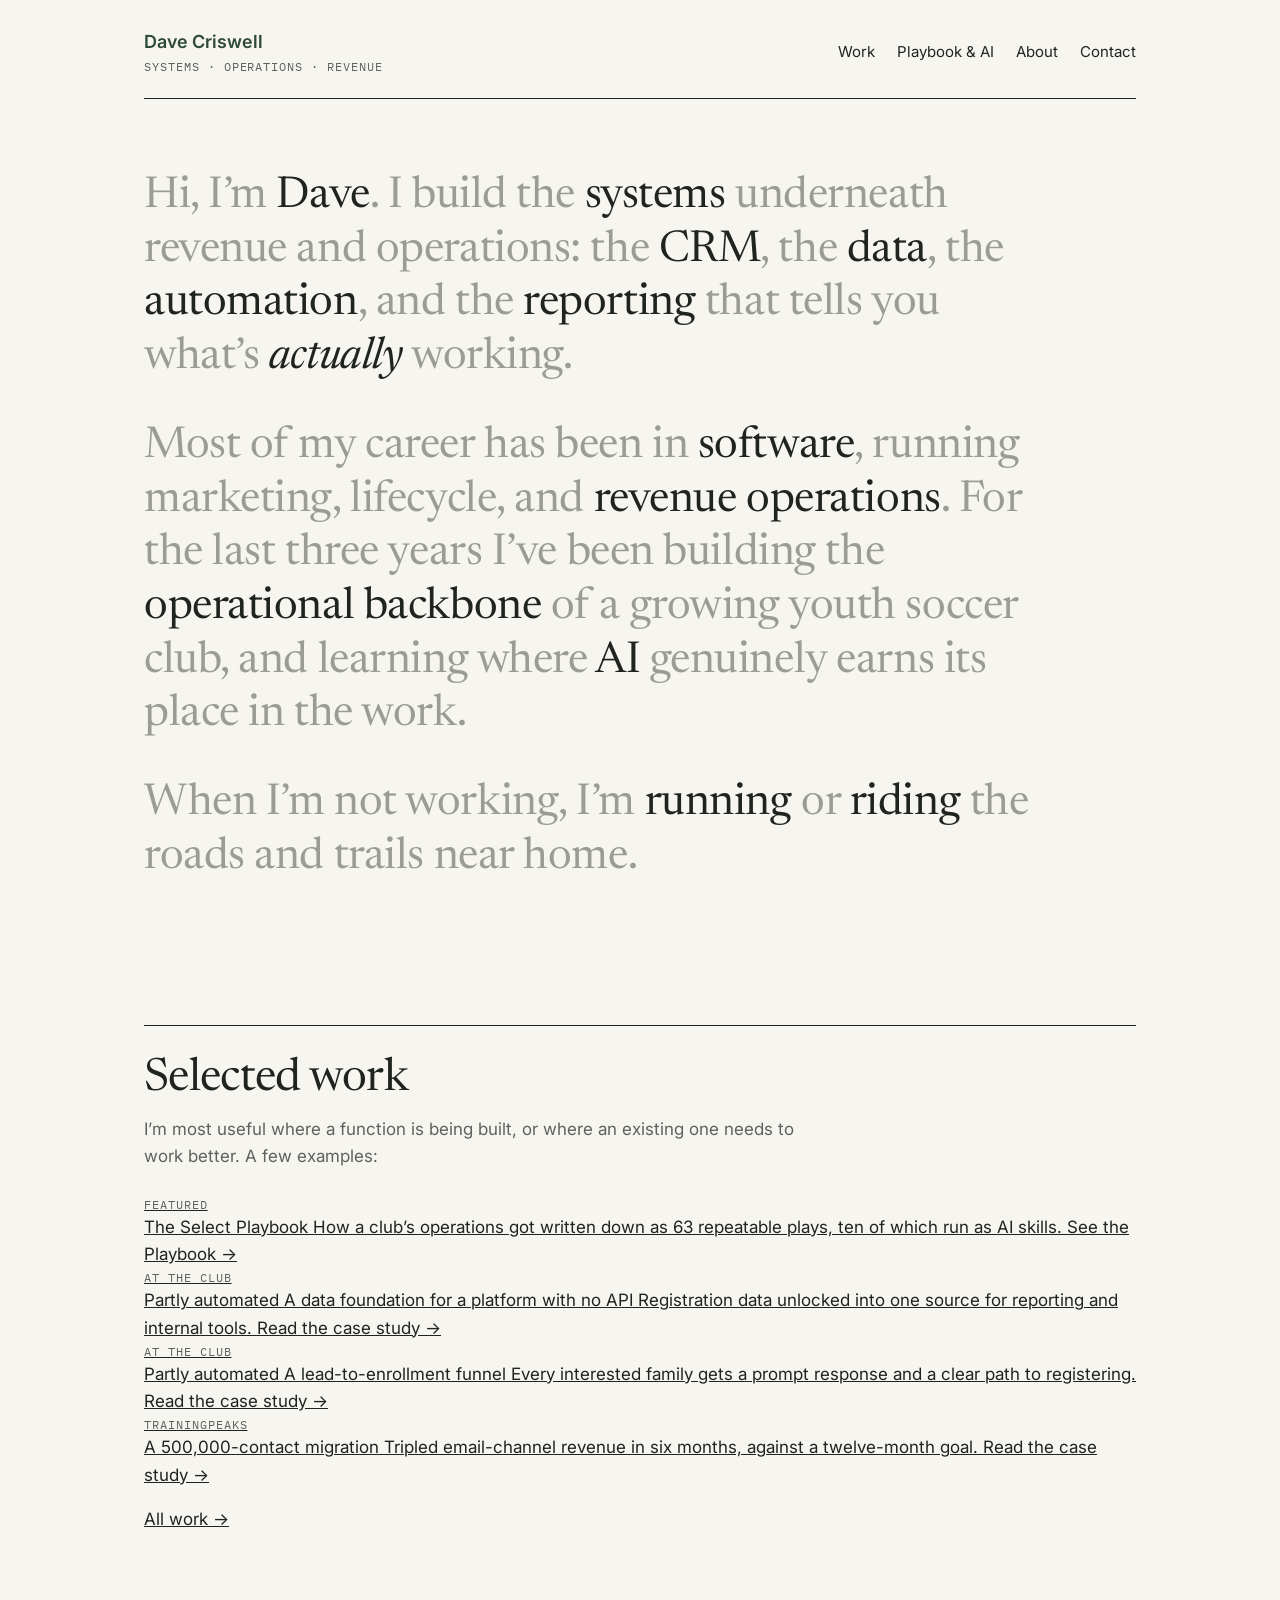
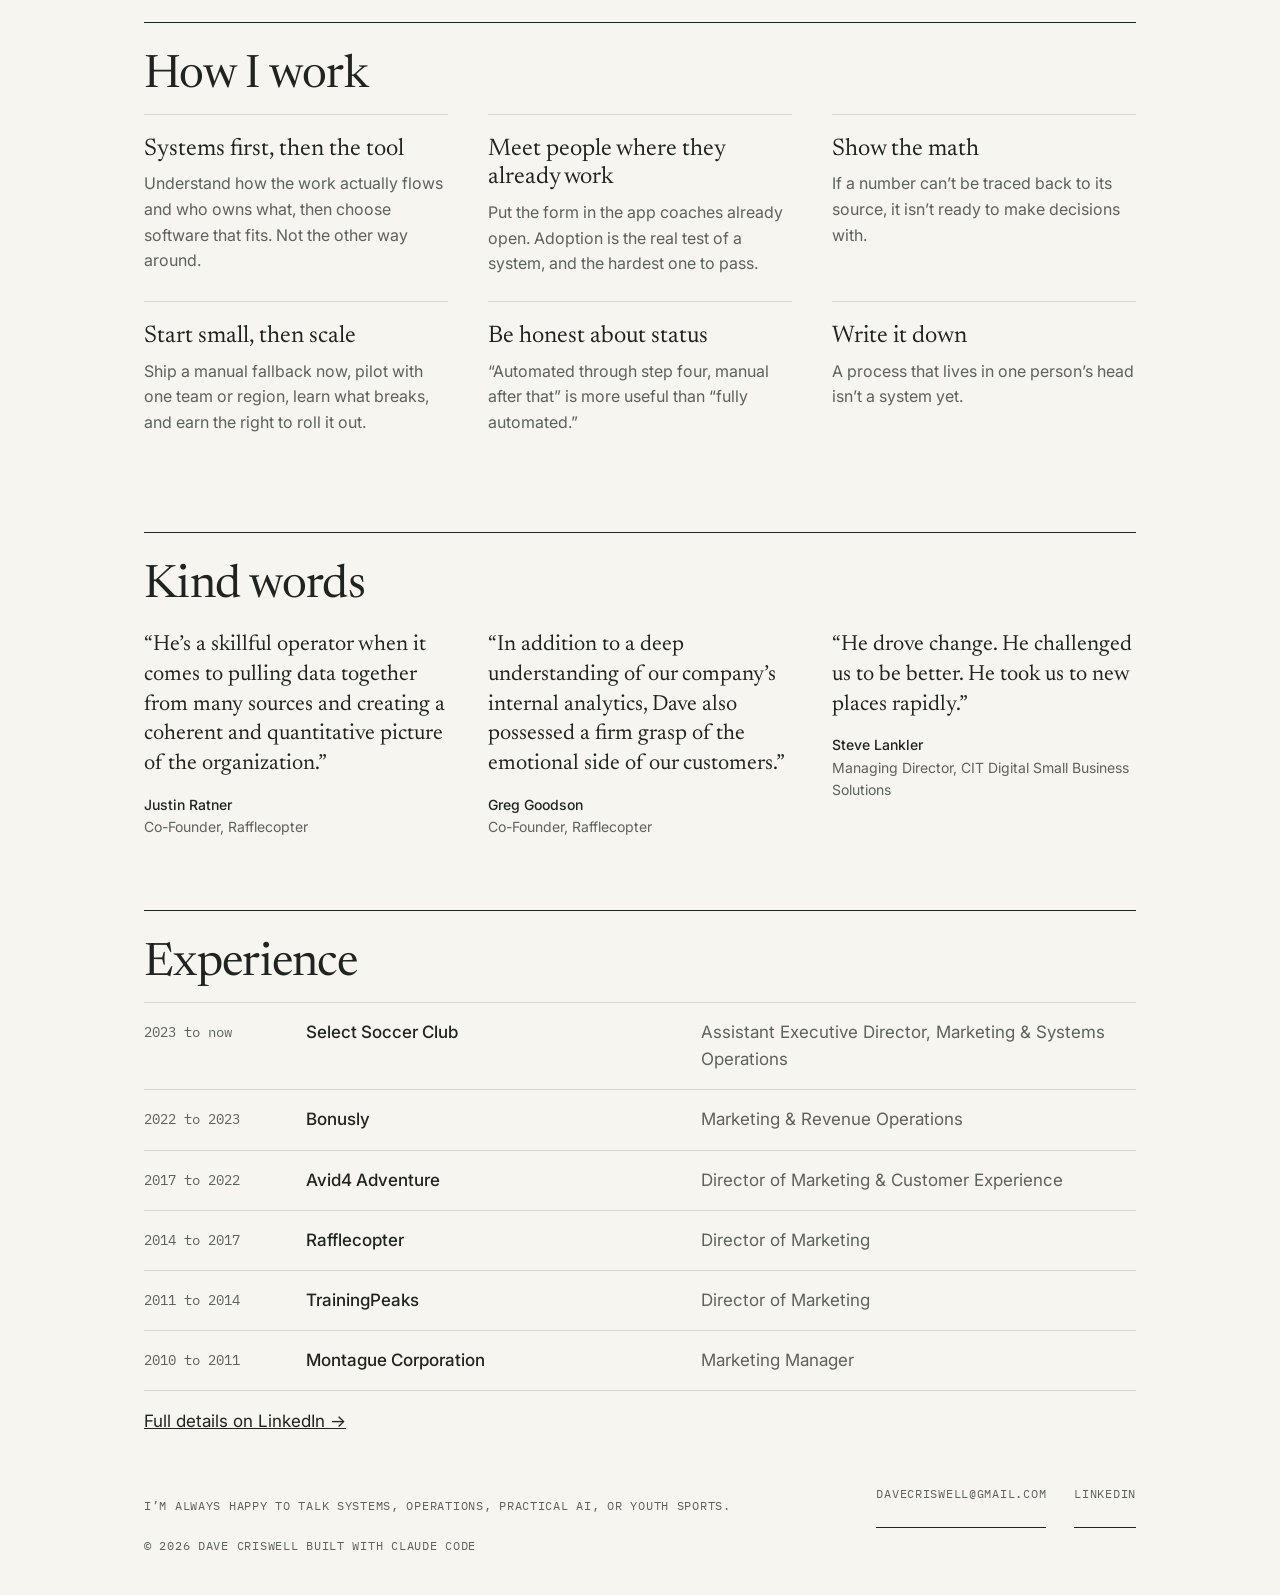
==== docs/index.html @ abcfa873 "Build v2: four pages, status badges, merged Playbook & AI Co-Authored-By: Claude Opus 5.5 <noreply@a" ====
<!doctype html>
<html lang="en">
<head>
  <meta charset="utf-8">
  <meta name="viewport" content="width=device-width, initial-scale=1">
  <title>Dave Criswell</title>
  <meta name="description" content="Dave Criswell builds the systems underneath revenue and operations: the CRM, the data, the automation, and the reporting that tells you what&#x27;s actually working.">
  <link rel="preconnect" href="https://fonts.googleapis.com">
  <link rel="preconnect" href="https://fonts.gstatic.com" crossorigin>
  <link href="https://fonts.googleapis.com/css2?family=IBM+Plex+Mono:wght@400;500&family=Inter:wght@400;500;600&family=Newsreader:ital,opsz,wght@0,6..72,400;1,6..72,400&display=swap" rel="stylesheet">
  <link rel="stylesheet" href="/style.css">
</head>
<body>
<a class="skip" href="#main">Skip to content</a>
<div class="wrap">

  <!-- Header: the same on every page. If you change it, change it on every page. -->
  <header class="site-header">
    <a class="brand" href="/">
      <span class="brand-name">Dave Criswell</span>
      <span class="brand-tag">Systems &middot; Operations &middot; Revenue</span>
    </a>
    <nav class="site-nav" aria-label="Main">
      <a href="/work/">Work</a>
      <a href="/playbook/">Playbook &amp; AI</a>
      <a href="/about/">About</a>
      <a href="#contact">Contact</a>
    </nav>
  </header>

  <main id="main">

    <section class="intro">
      <p>Hi, I’m <strong>Dave</strong>. I build the <strong>systems</strong> underneath revenue and operations: the <strong>CRM</strong>, the <strong>data</strong>, the <strong>automation</strong>, and the <strong>reporting</strong> that tells you what’s <em>actually</em> working.</p>
      <p>Most of my career has been in <strong>software</strong>, running marketing, lifecycle, and <strong>revenue operations</strong>. For the last three years I’ve been building the <strong>operational backbone</strong> of a growing youth soccer club, and learning where <strong>AI</strong> genuinely earns its place in the work.</p>
      <p>When I’m not working, I’m <strong>running</strong> or <strong>riding</strong> the roads and trails near home.</p>
    </section>

    <section class="section" id="selected-work">
      <div class="section-head">
        <h2>Selected work</h2>
      </div>
      <p class="lede">I’m most useful where a function is being built, or where an existing one needs to work better. A few examples:</p>
      <div class="cards">
        <a class="card feature" href="/playbook/">
          <span class="card-top"><span class="label">Featured</span></span>
          <span class="card-title">The Select Playbook</span>
          <span class="card-line">How a club’s operations got written down as 63 repeatable plays, ten of which run as AI skills.</span>
          <span class="card-more">See the Playbook &rarr;</span>
        </a>
        <a class="card " href="/work/#data-foundation">
          <span class="card-top"><span class="label">At the club</span><span class="badge" data-status="partial">Partly automated</span></span>
          <span class="card-title">A data foundation for a platform with no API</span>
          <span class="card-line">Registration data unlocked into one source for reporting and internal tools.</span>
          <span class="card-more">Read the case study &rarr;</span>
        </a>
        <a class="card " href="/work/#lead-funnel">
          <span class="card-top"><span class="label">At the club</span><span class="badge" data-status="partial">Partly automated</span></span>
          <span class="card-title">A lead-to-enrollment funnel</span>
          <span class="card-line">Every interested family gets a prompt response and a clear path to registering.</span>
          <span class="card-more">Read the case study &rarr;</span>
        </a>
        <a class="card " href="/work/#trainingpeaks">
          <span class="card-top"><span class="label">TrainingPeaks</span></span>
          <span class="card-title">A 500,000-contact migration</span>
          <span class="card-line">Tripled email-channel revenue in six months, against a twelve-month goal.</span>
          <span class="card-more">Read the case study &rarr;</span>
        </a>
      </div>
      <p class="more-link"><a href="/work/">All work &rarr;</a></p>
    </section>

    <section class="section" id="how-i-work">
      <div class="section-head">
        <h2>How I work</h2>
      </div>
      <ul class="principles">
        <li><h3>Systems first, then the tool</h3><p>Understand how the work actually flows and who owns what, then choose software that fits. Not the other way around.</p></li>
        <li><h3>Meet people where they already work</h3><p>Put the form in the app coaches already open. Adoption is the real test of a system, and the hardest one to pass.</p></li>
        <li><h3>Show the math</h3><p>If a number can’t be traced back to its source, it isn’t ready to make decisions with.</p></li>
        <li><h3>Start small, then scale</h3><p>Ship a manual fallback now, pilot with one team or region, learn what breaks, and earn the right to roll it out.</p></li>
        <li><h3>Be honest about status</h3><p>“Automated through step four, manual after that” is more useful than “fully automated.”</p></li>
        <li><h3>Write it down</h3><p>A process that lives in one person’s head isn’t a system yet.</p></li>
      </ul>
    </section>

    <section class="section" id="kind-words">
      <div class="section-head">
        <h2>Kind words</h2>
      </div>
      <div class="quotes">
        <figure>
          <blockquote>“He’s a skillful operator when it comes to pulling data together from many sources and creating a coherent and quantitative picture of the organization.”</blockquote>
          <figcaption><strong>Justin Ratner</strong>Co-Founder, Rafflecopter</figcaption>
        </figure>
        <figure>
          <blockquote>“In addition to a deep understanding of our company’s internal analytics, Dave also possessed a firm grasp of the emotional side of our customers.”</blockquote>
          <figcaption><strong>Greg Goodson</strong>Co-Founder, Rafflecopter</figcaption>
        </figure>
        <figure>
          <blockquote>“He drove change. He challenged us to be better. He took us to new places rapidly.”</blockquote>
          <figcaption><strong>Steve Lankler</strong>Managing Director, CIT Digital Small Business Solutions</figcaption>
        </figure>
      </div>
    </section>

    <section class="section" id="experience">
      <div class="section-head">
        <h2>Experience</h2>
      </div>
      <ul class="timeline">
        <li><span class="years">2023 to now</span><span class="org">Select Soccer Club</span><span class="role">Assistant Executive Director, Marketing &amp; Systems Operations</span></li>
        <li><span class="years">2022 to 2023</span><span class="org">Bonusly</span><span class="role">Marketing &amp; Revenue Operations</span></li>
        <li><span class="years">2017 to 2022</span><span class="org">Avid4 Adventure</span><span class="role">Director of Marketing &amp; Customer Experience</span></li>
        <li><span class="years">2014 to 2017</span><span class="org">Rafflecopter</span><span class="role">Director of Marketing</span></li>
        <li><span class="years">2011 to 2014</span><span class="org">TrainingPeaks</span><span class="role">Director of Marketing</span></li>
        <li><span class="years">2010 to 2011</span><span class="org">Montague Corporation</span><span class="role">Marketing Manager</span></li>
      </ul>
      <p class="more-link"><a href="https://www.linkedin.com/in/davecriswell/">Full details on LinkedIn &rarr;</a></p>
    </section>

  </main>

  <!-- Footer: the same on every page. If you change it, change it on every page. -->
  <footer class="site-footer" id="contact">
    <p class="contact-line">I’m always happy to talk systems, operations, practical AI, or youth sports.</p>
    <div class="contact-links">
      <a href="mailto:davecriswell@gmail.com">davecriswell@gmail.com</a>
      <a href="https://www.linkedin.com/in/davecriswell/">LinkedIn</a>
    </div>
    <div class="fine-print">
      <span>&copy; 2026 Dave Criswell</span>
      <span>Built with Claude Code</span>
    </div>
  </footer>

</div>
</body>
</html>
---- style.css ----
/* ==========================================================
   Dave Criswell — site styles
   Colors and fonts are defined once here as "tokens".
   Change a value in :root and it updates everywhere.
   ========================================================== */

:root {
  --paper: #f7f5f0;        /* warm off-white page background */
  --panel: #eceee7;        /* soft sage panel background */
  --ink: #1f2420;          /* main text */
  --ink-soft: #5c625c;     /* secondary text */
  --ink-faint: #9a9d96;    /* the grey words in the intro */
  --rule: #d6d6cd;         /* thin divider lines */
  --accent: #2f4a3a;       /* deep pitch green */

  --serif: "Newsreader", Georgia, serif;
  --sans: "Inter", Arial, sans-serif;
  --mono: "IBM Plex Mono", ui-monospace, monospace;

  --width: 1040px;
}

* { box-sizing: border-box; }

html { scroll-behavior: smooth; }

body {
  margin: 0;
  background: var(--paper);
  color: var(--ink);
  font-family: var(--sans);
  font-size: 17px;
  line-height: 1.6;
  -webkit-font-smoothing: antialiased;
}

a { color: inherit; }

.wrap {
  max-width: var(--width);
  margin: 0 auto;
  padding: 0 24px;
}

.skip {
  position: absolute;
  left: -999px;
}
.skip:focus { left: 16px; top: 16px; background: var(--ink); color: var(--paper); padding: 8px 12px; }

/* ---------- Header ---------- */

.site-header {
  display: flex;
  justify-content: space-between;
  align-items: center;
  gap: 24px;
  padding: 28px 0 22px;
  border-bottom: 1px solid var(--ink);
}

.brand { text-decoration: none; }
.brand-name { display: block; font-weight: 600; font-size: 18px; color: var(--accent); }
.brand-tag {
  display: block;
  font-family: var(--mono);
  font-size: 12px;
  letter-spacing: 0.08em;
  text-transform: uppercase;
  color: var(--ink-soft);
}

.site-nav { display: flex; flex-wrap: wrap; gap: 6px 22px; font-size: 15px; }
.site-nav a { text-decoration: none; }
.site-nav a:hover { color: var(--accent); text-decoration: underline; text-underline-offset: 4px; }

/* ---------- Intro (the big serif paragraph) ---------- */

.intro { padding: 72px 0 40px; max-width: 900px; }

.intro p {
  font-family: var(--serif);
  font-weight: 400;
  font-size: clamp(28px, 4.2vw, 44px);
  line-height: 1.22;
  letter-spacing: -0.01em;
  color: var(--ink-faint);
  margin: 0 0 0.8em;
}

/* Words that "light up" in the intro */
.intro strong { font-weight: 400; color: var(--ink); }
.intro em { font-style: italic; color: var(--ink); }

.jump { display: flex; flex-wrap: wrap; gap: 12px 28px; margin-top: 8px; font-size: 15px; }
.jump a { text-decoration: none; border-bottom: 1px solid var(--ink); padding-bottom: 2px; }
.jump a:hover { color: var(--accent); border-color: var(--accent); }

/* ---------- Sections ---------- */

.section { padding: 64px 0 8px; }

.section-head {
  display: flex;
  justify-content: space-between;
  align-items: baseline;
  gap: 16px;
  border-top: 1px solid var(--ink);
  padding-top: 28px;
  margin-bottom: 8px;
}

.section-head h2 {
  font-family: var(--serif);
  font-weight: 400;
  font-size: clamp(34px, 4.5vw, 46px);
  letter-spacing: -0.015em;
  line-height: 1.1;
  margin: 0;
}

.section-note { color: var(--ink-soft); font-size: 15px; margin: 0; }

.lede { max-width: 680px; color: var(--ink-soft); margin: 12px 0 24px; }

.panel {
  background: var(--panel);
  border: 1px solid var(--rule);
  border-top: 3px solid var(--accent);
  padding: 8px 32px 24px;
}
.panel .section-head { border-top: 0; }

.label {
  display: block;
  font-family: var(--mono);
  font-size: 12px;
  letter-spacing: 0.08em;
  text-transform: uppercase;
  color: var(--ink-soft);
}

/* ---------- Work list (expandable rows) ---------- */

.work-list { list-style: none; margin: 0; padding: 0; }

.work-list > li { border-top: 1px solid var(--rule); }
.work-list > li:last-child { border-bottom: 1px solid var(--rule); }

.work-list summary {
  display: grid;
  grid-template-columns: 1fr 1fr 24px;
  gap: 8px 32px;
  align-items: center;
  padding: 22px 0;
  cursor: pointer;
  list-style: none;
}
.work-list summary::-webkit-details-marker { display: none; }

.work-title { display: block; font-size: 21px; font-weight: 500; line-height: 1.3; margin-top: 4px; }
.work-line { color: var(--ink-soft); }

.toggle {
  font-family: var(--mono);
  font-size: 20px;
  color: var(--accent);
  text-align: right;
  transition: transform 0.2s ease;
}
details[open] .toggle { transform: rotate(45deg); }

.work-body {
  display: grid;
  grid-template-columns: repeat(3, 1fr);
  gap: 24px 32px;
  padding: 0 0 28px;
}
.work-body h4 {
  font-family: var(--mono);
  font-size: 12px;
  font-weight: 500;
  letter-spacing: 0.08em;
  text-transform: uppercase;
  color: var(--accent);
  margin: 0 0 6px;
}
.work-body p { margin: 0; font-size: 16px; }
.tools { grid-column: 1 / -1; font-size: 14px; color: var(--ink-soft); }
.tools a { color: var(--accent); }

summary:focus-visible, a:focus-visible { outline: 2px solid var(--accent); outline-offset: 4px; }

/* ---------- AI rows ---------- */

.ai-list { list-style: none; margin: 0; padding: 0; }
.ai-list li {
  display: grid;
  grid-template-columns: 1fr 1.6fr;
  gap: 6px 32px;
  padding: 16px 0;
  border-top: 1px solid var(--rule);
}
.ai-list li:last-child { border-bottom: 1px solid var(--rule); }
.ai-name { font-weight: 500; }
.ai-flow { color: var(--ink-soft); font-size: 16px; }
.ai-flow .arrow { color: var(--accent); padding: 0 4px; }

.guardrails { margin-top: 36px; }
.guardrails h3 { font-family: var(--serif); font-weight: 400; font-size: 26px; margin: 0 0 4px; }
.guardrails ul { columns: 2; column-gap: 40px; padding-left: 18px; margin: 12px 0 0; }
.guardrails li { break-inside: avoid; margin-bottom: 8px; }

/* ---------- How I work ---------- */

.principles {
  display: grid;
  grid-template-columns: repeat(3, 1fr);
  gap: 0 40px;
  list-style: none;
  padding: 0;
  margin: 12px 0 0;
}
.principles li { border-top: 1px solid var(--rule); padding: 20px 0 24px; }
.principles h3 { font-family: var(--serif); font-weight: 400; font-size: 24px; line-height: 1.2; margin: 0 0 8px; }
.principles p { margin: 0; color: var(--ink-soft); font-size: 16px; }

/* ---------- Writing ---------- */

.post-list { list-style: none; margin: 12px 0 0; padding: 0; }
.post-list li { border-top: 1px solid var(--rule); border-bottom: 1px solid var(--rule); }
.post-list a { display: block; padding: 20px 0; text-decoration: none; }
.post-list a:hover .post-title { color: var(--accent); text-decoration: underline; text-underline-offset: 4px; }
.post-title { display: block; font-family: var(--serif); font-size: 26px; line-height: 1.25; margin-top: 4px; }
.draft-tag {
  display: inline-block;
  font-family: var(--mono);
  font-size: 11px;
  letter-spacing: 0.08em;
  text-transform: uppercase;
  border: 1px solid var(--accent);
  color: var(--accent);
  padding: 1px 6px;
  margin-left: 8px;
  vertical-align: 2px;
}

/* ---------- Quotes ---------- */

.quotes {
  display: grid;
  grid-template-columns: repeat(3, 1fr);
  gap: 32px 40px;
  margin-top: 20px;
}
.quotes figure { margin: 0; }
.quotes blockquote {
  margin: 0 0 14px;
  font-family: var(--serif);
  font-size: 22px;
  line-height: 1.35;
}
.quotes figcaption { font-size: 14px; color: var(--ink-soft); }
.quotes figcaption strong { color: var(--ink); font-weight: 500; display: block; }

/* ---------- Experience ---------- */

.timeline { list-style: none; margin: 12px 0 0; padding: 0; }
.timeline li {
  display: grid;
  grid-template-columns: 130px 1fr 1.2fr;
  gap: 4px 32px;
  padding: 16px 0;
  border-top: 1px solid var(--rule);
}
.timeline li:last-child { border-bottom: 1px solid var(--rule); }
.timeline .years { font-family: var(--mono); font-size: 14px; color: var(--ink-soft); padding-top: 2px; }
.timeline .org { font-weight: 500; }
.timeline .role { color: var(--ink-soft); }

.coaching-note { color: var(--ink-soft); margin-top: 20px; font-size: 16px; }
.coaching-note a { color: var(--accent); }

/* ---------- About ---------- */

.about-grid { display: grid; grid-template-columns: 1.3fr 1fr; gap: 40px; margin-top: 20px; }
.about-grid p { margin: 0 0 1em; }
.stat-list { list-style: none; margin: 0; padding: 0; }
.stat-list li { display: flex; gap: 14px; align-items: baseline; padding: 10px 0; border-top: 1px solid var(--rule); }
.stat-list li:last-child { border-bottom: 1px solid var(--rule); }
.stat-list .num { font-family: var(--serif); font-size: 28px; min-width: 40px; color: var(--accent); }

/* ---------- Contact & footer ---------- */

.contact { padding: 80px 0 40px; }
.contact p.big {
  font-family: var(--serif);
  font-size: clamp(28px, 4vw, 40px);
  line-height: 1.25;
  max-width: 760px;
  margin: 0 0 24px;
}
.contact-links { display: flex; flex-wrap: wrap; gap: 12px 28px; }
.contact-links a { border-bottom: 1px solid var(--ink); text-decoration: none; padding-bottom: 2px; }
.contact-links a:hover { color: var(--accent); border-color: var(--accent); }

.epigraph { border-top: 1px solid var(--ink); padding: 48px 0 20px; text-align: center; }
.epigraph blockquote { font-family: var(--serif); font-style: italic; font-size: 24px; margin: 0 auto 8px; max-width: 640px; line-height: 1.35; }
.epigraph cite { font-style: normal; font-size: 14px; color: var(--ink-soft); }

.site-footer {
  display: flex;
  justify-content: space-between;
  flex-wrap: wrap;
  gap: 8px 24px;
  padding: 24px 0 40px;
  font-family: var(--mono);
  font-size: 12px;
  letter-spacing: 0.06em;
  text-transform: uppercase;
  color: var(--ink-soft);
}

/* ---------- Article pages (writing) ---------- */

.article { max-width: 680px; padding: 56px 0 24px; }
.article h1 { font-family: var(--serif); font-weight: 400; font-size: clamp(34px, 5vw, 48px); line-height: 1.12; letter-spacing: -0.015em; margin: 10px 0 24px; }
.article p, .article li { font-size: 18px; line-height: 1.7; }
.article h2 { font-family: var(--serif); font-weight: 400; font-size: 28px; margin: 40px 0 8px; }
.article .back { font-size: 15px; color: var(--accent); }
.draft-note { background: var(--panel); border-left: 3px solid var(--accent); padding: 12px 16px; font-size: 15px; color: var(--ink-soft); }

/* ---------- Phones and small screens ---------- */

@media (max-width: 760px) {
  body { font-size: 16px; }
  .wrap { padding: 0 16px; }
  .site-header { flex-direction: column; align-items: flex-start; gap: 14px; }
  .intro { padding: 44px 0 24px; }
  .panel { padding: 4px 18px 18px; }
  .work-list summary { grid-template-columns: 1fr 24px; }
  .work-line { grid-column: 1 / 2; }
  .toggle { grid-row: 1; grid-column: 2; }
  .work-body, .principles, .quotes, .about-grid { grid-template-columns: 1fr; }
  .ai-list li, .timeline li { grid-template-columns: 1fr; }
  .guardrails ul { columns: 1; }
  .section-head { flex-direction: column; gap: 4px; }
}
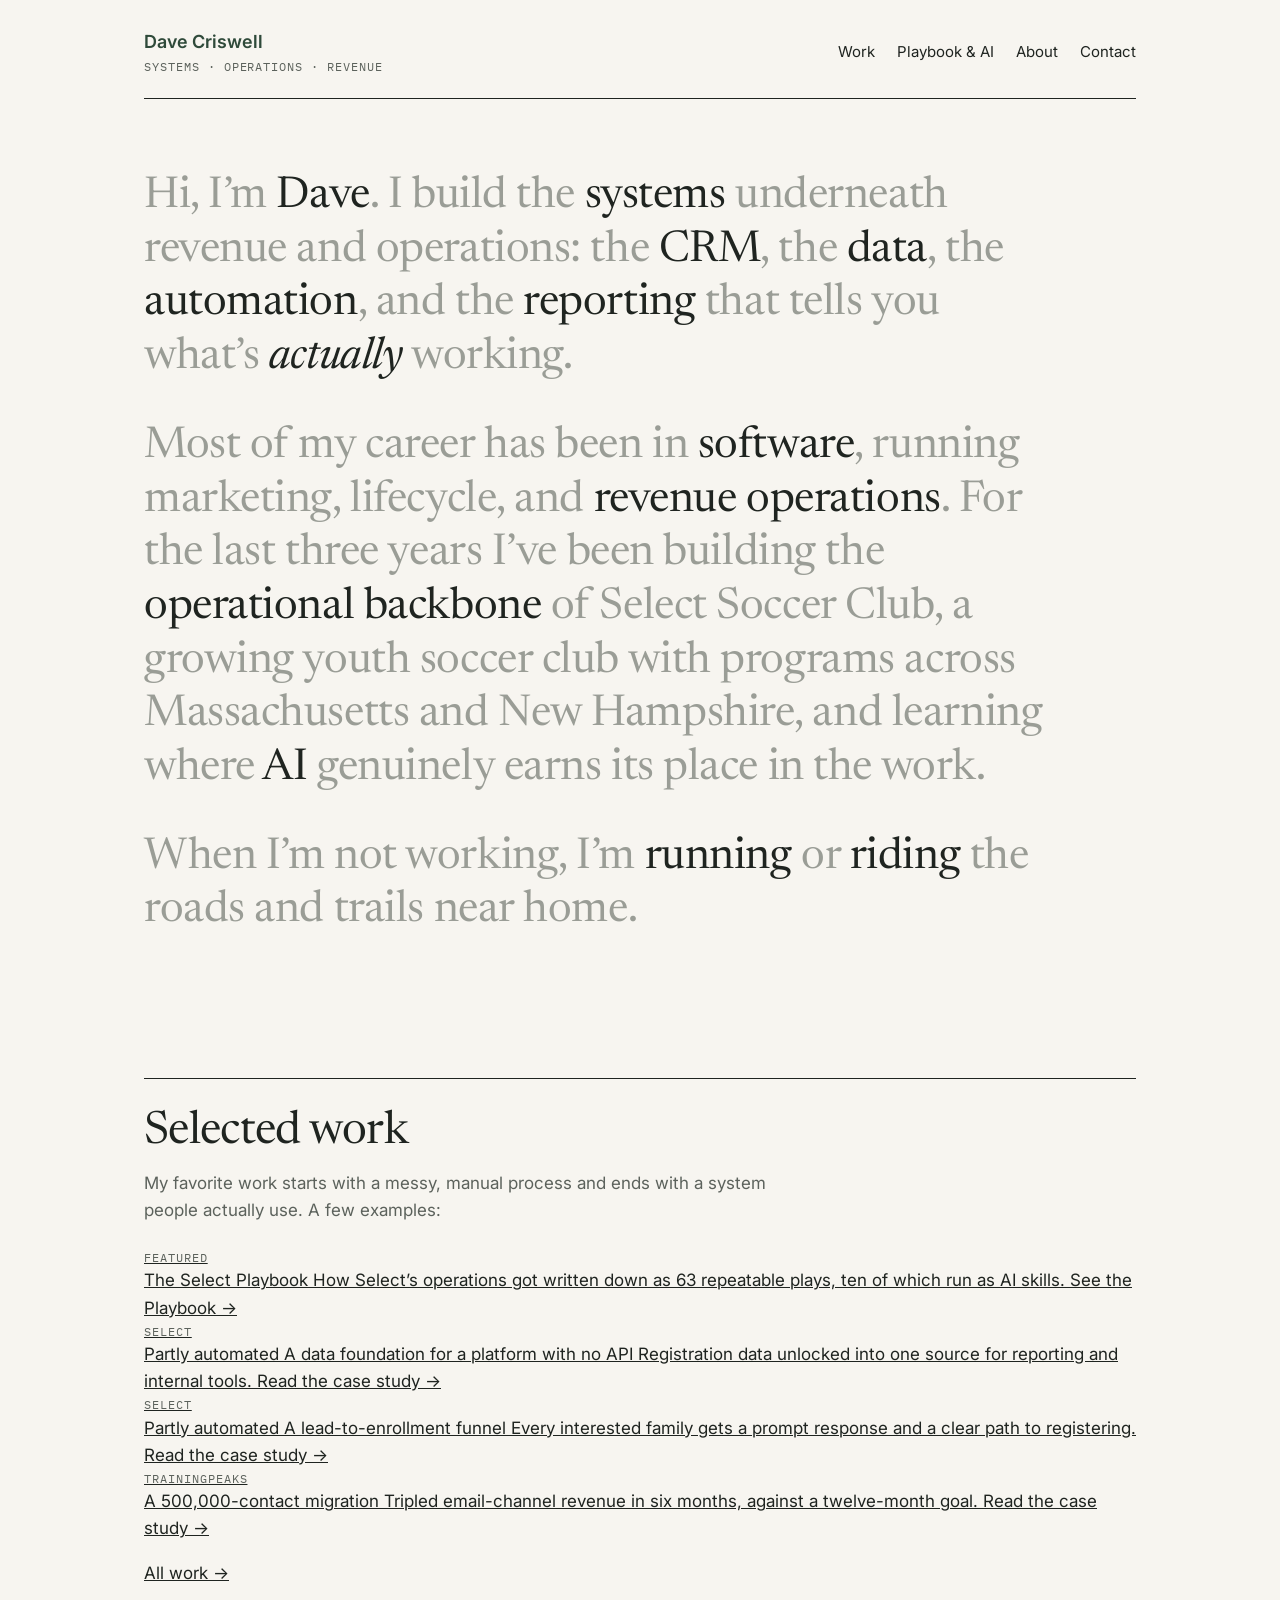
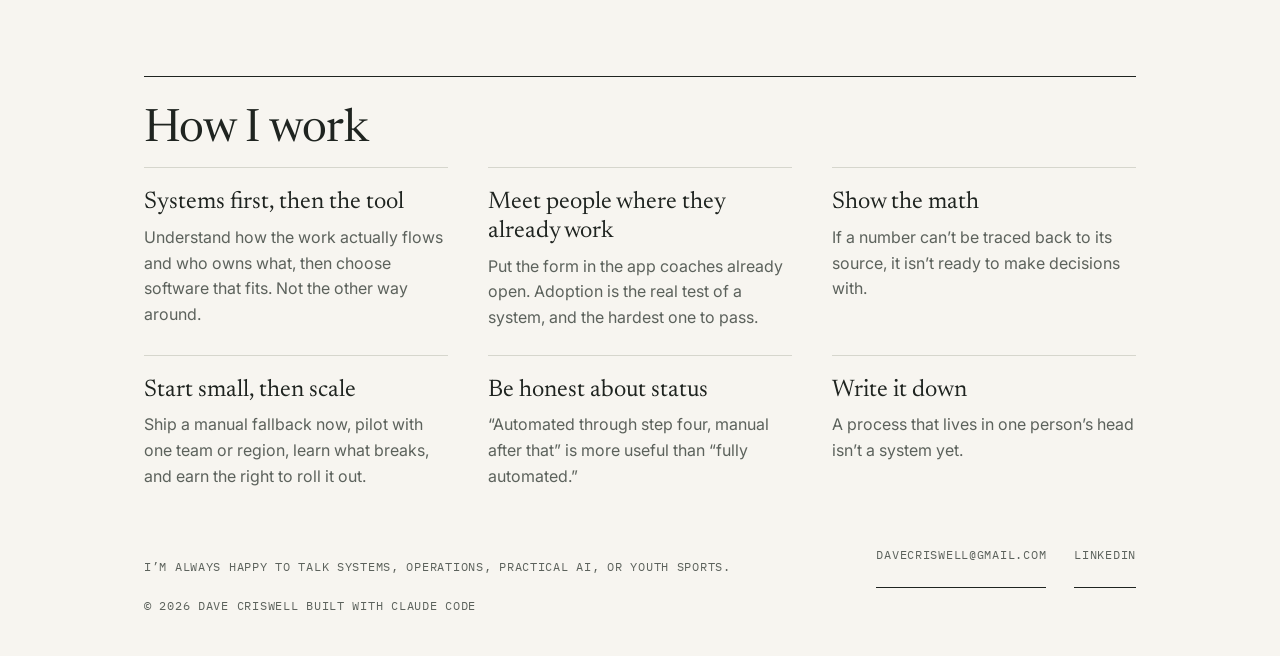
==== commit 0fb00137: "Name Select in the copy, reframe problem statements, move Experience and Kind words to About Co-Auth" ====
--- a/docs/index.html
+++ b/docs/index.html
@@ -32,7 +32,7 @@
 
     <section class="intro">
       <p>Hi, I’m <strong>Dave</strong>. I build the <strong>systems</strong> underneath revenue and operations: the <strong>CRM</strong>, the <strong>data</strong>, the <strong>automation</strong>, and the <strong>reporting</strong> that tells you what’s <em>actually</em> working.</p>
-      <p>Most of my career has been in <strong>software</strong>, running marketing, lifecycle, and <strong>revenue operations</strong>. For the last three years I’ve been building the <strong>operational backbone</strong> of a growing youth soccer club, and learning where <strong>AI</strong> genuinely earns its place in the work.</p>
+      <p>Most of my career has been in <strong>software</strong>, running marketing, lifecycle, and <strong>revenue operations</strong>. For the last three years I’ve been building the <strong>operational backbone</strong> of Select Soccer Club, a growing youth soccer club with programs across Massachusetts and New Hampshire, and learning where <strong>AI</strong> genuinely earns its place in the work.</p>
       <p>When I’m not working, I’m <strong>running</strong> or <strong>riding</strong> the roads and trails near home.</p>
     </section>
 
@@ -40,22 +40,22 @@
       <div class="section-head">
         <h2>Selected work</h2>
       </div>
-      <p class="lede">I’m most useful where a function is being built, or where an existing one needs to work better. A few examples:</p>
+      <p class="lede">My favorite work starts with a messy, manual process and ends with a system people actually use. A few examples:</p>
       <div class="cards">
         <a class="card feature" href="/playbook/">
           <span class="card-top"><span class="label">Featured</span></span>
           <span class="card-title">The Select Playbook</span>
-          <span class="card-line">How a club’s operations got written down as 63 repeatable plays, ten of which run as AI skills.</span>
+          <span class="card-line">How Select’s operations got written down as 63 repeatable plays, ten of which run as AI skills.</span>
           <span class="card-more">See the Playbook &rarr;</span>
         </a>
         <a class="card " href="/work/#data-foundation">
-          <span class="card-top"><span class="label">At the club</span><span class="badge" data-status="partial">Partly automated</span></span>
+          <span class="card-top"><span class="label">Select</span><span class="badge" data-status="partial">Partly automated</span></span>
           <span class="card-title">A data foundation for a platform with no API</span>
           <span class="card-line">Registration data unlocked into one source for reporting and internal tools.</span>
           <span class="card-more">Read the case study &rarr;</span>
         </a>
         <a class="card " href="/work/#lead-funnel">
-          <span class="card-top"><span class="label">At the club</span><span class="badge" data-status="partial">Partly automated</span></span>
+          <span class="card-top"><span class="label">Select</span><span class="badge" data-status="partial">Partly automated</span></span>
           <span class="card-title">A lead-to-enrollment funnel</span>
           <span class="card-line">Every interested family gets a prompt response and a clear path to registering.</span>
           <span class="card-more">Read the case study &rarr;</span>
@@ -84,41 +84,6 @@
       </ul>
     </section>
 
-    <section class="section" id="kind-words">
-      <div class="section-head">
-        <h2>Kind words</h2>
-      </div>
-      <div class="quotes">
-        <figure>
-          <blockquote>“He’s a skillful operator when it comes to pulling data together from many sources and creating a coherent and quantitative picture of the organization.”</blockquote>
-          <figcaption><strong>Justin Ratner</strong>Co-Founder, Rafflecopter</figcaption>
-        </figure>
-        <figure>
-          <blockquote>“In addition to a deep understanding of our company’s internal analytics, Dave also possessed a firm grasp of the emotional side of our customers.”</blockquote>
-          <figcaption><strong>Greg Goodson</strong>Co-Founder, Rafflecopter</figcaption>
-        </figure>
-        <figure>
-          <blockquote>“He drove change. He challenged us to be better. He took us to new places rapidly.”</blockquote>
-          <figcaption><strong>Steve Lankler</strong>Managing Director, CIT Digital Small Business Solutions</figcaption>
-        </figure>
-      </div>
-    </section>
-
-    <section class="section" id="experience">
-      <div class="section-head">
-        <h2>Experience</h2>
-      </div>
-      <ul class="timeline">
-        <li><span class="years">2023 to now</span><span class="org">Select Soccer Club</span><span class="role">Assistant Executive Director, Marketing &amp; Systems Operations</span></li>
-        <li><span class="years">2022 to 2023</span><span class="org">Bonusly</span><span class="role">Marketing &amp; Revenue Operations</span></li>
-        <li><span class="years">2017 to 2022</span><span class="org">Avid4 Adventure</span><span class="role">Director of Marketing &amp; Customer Experience</span></li>
-        <li><span class="years">2014 to 2017</span><span class="org">Rafflecopter</span><span class="role">Director of Marketing</span></li>
-        <li><span class="years">2011 to 2014</span><span class="org">TrainingPeaks</span><span class="role">Director of Marketing</span></li>
-        <li><span class="years">2010 to 2011</span><span class="org">Montague Corporation</span><span class="role">Marketing Manager</span></li>
-      </ul>
-      <p class="more-link"><a href="https://www.linkedin.com/in/davecriswell/">Full details on LinkedIn &rarr;</a></p>
-    </section>
-
   </main>
 
   <!-- Footer: the same on every page. If you change it, change it on every page. -->
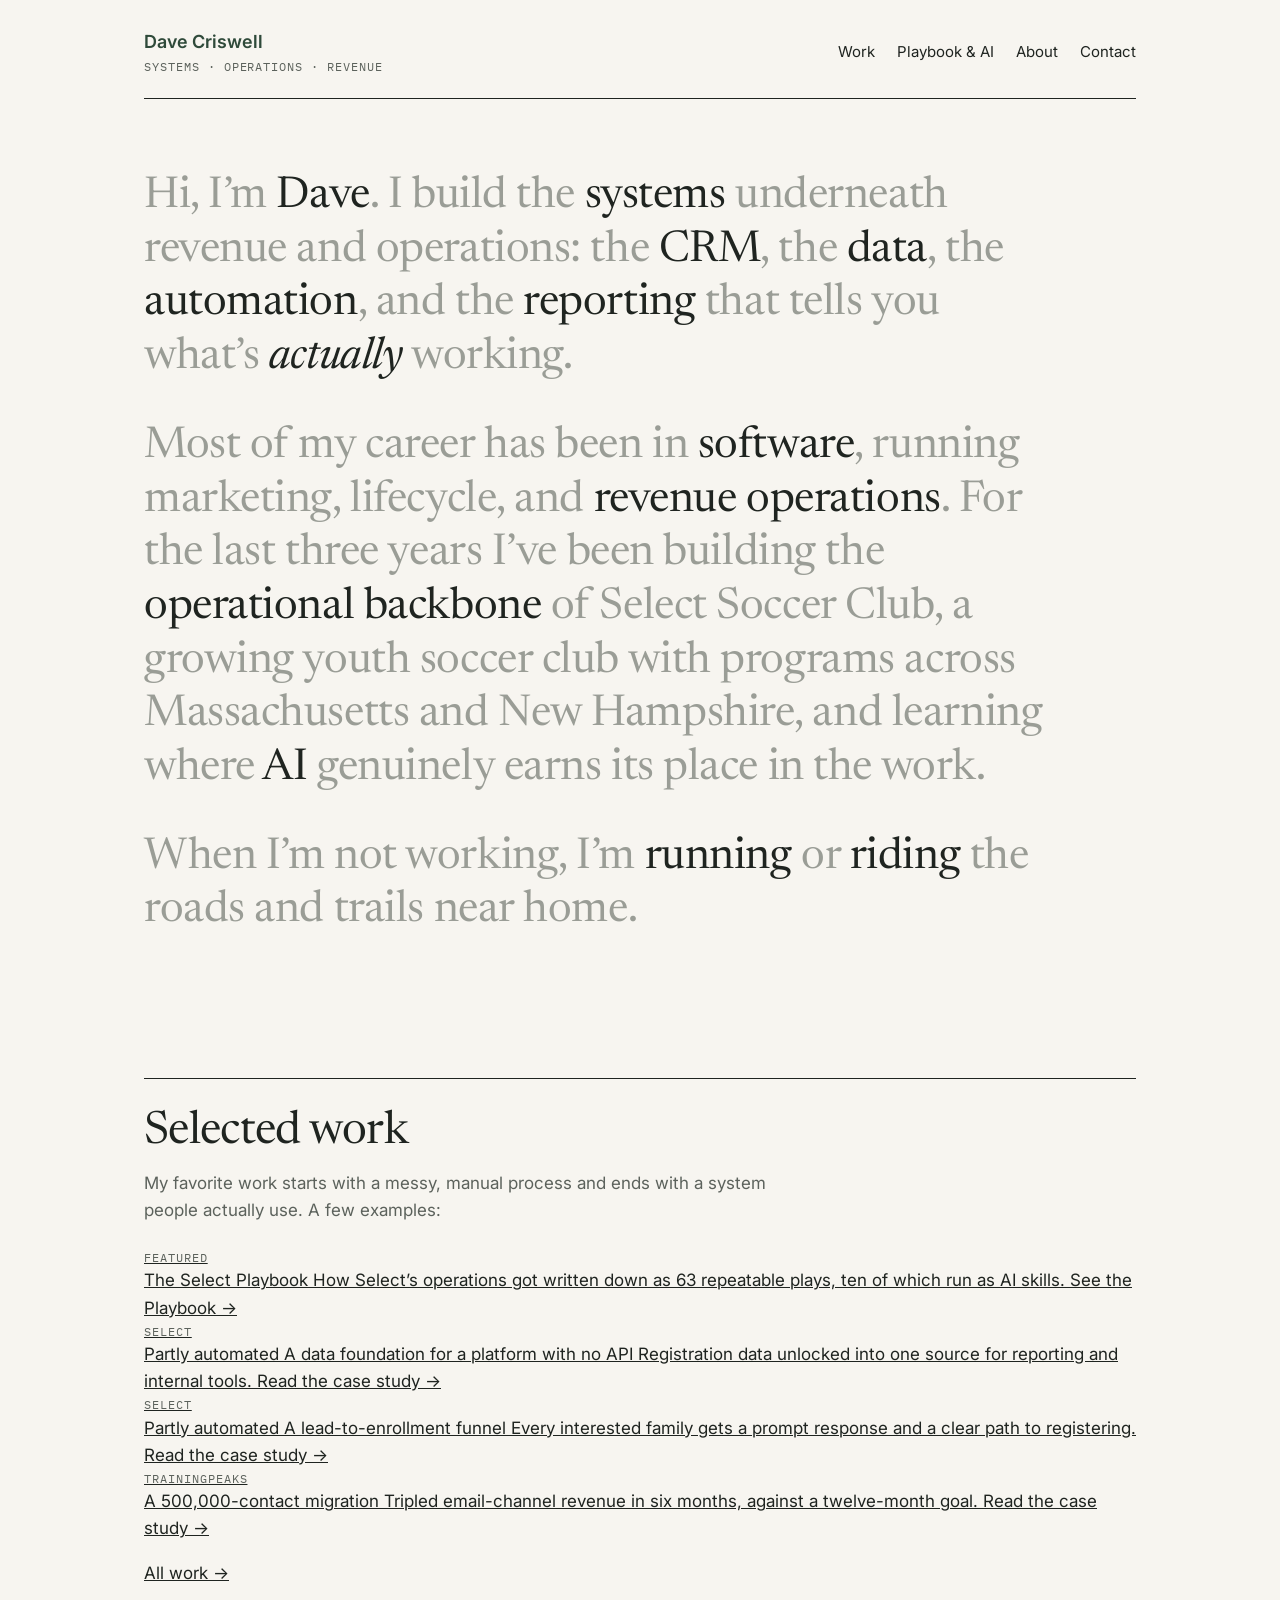
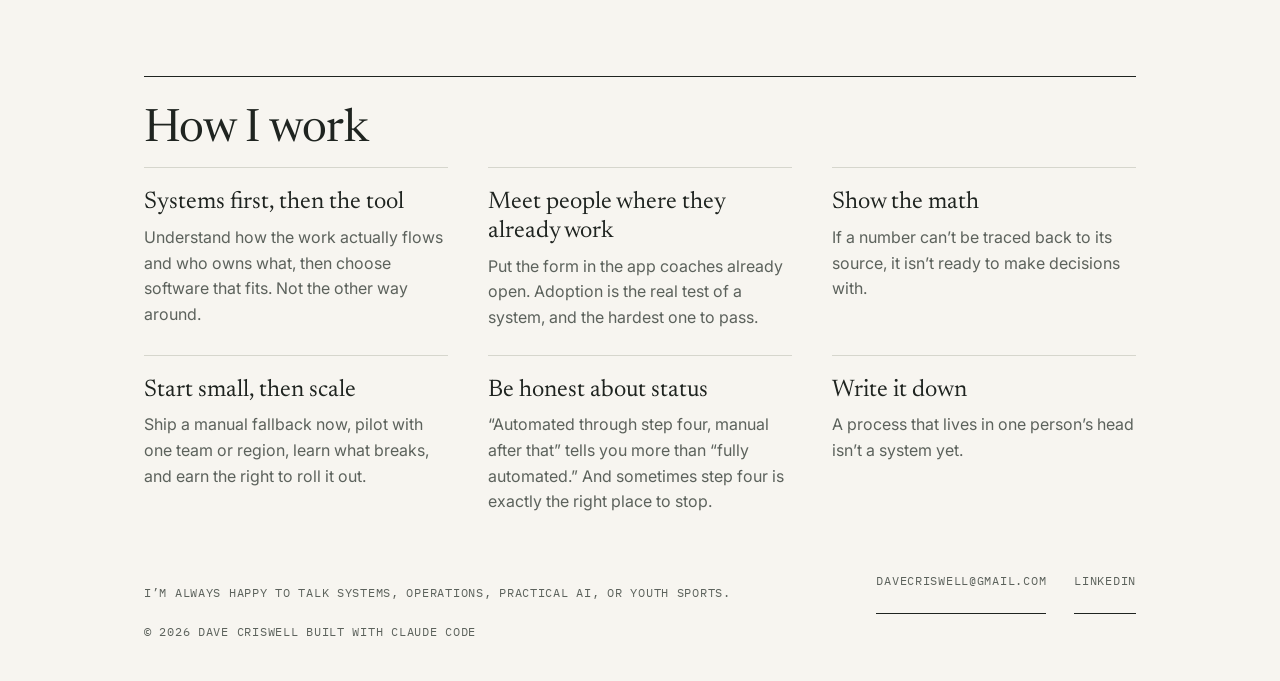
==== commit c9c6d2e9: "Reword the Be honest about status principle Co-Authored-By: Claude Opus 5.5 <noreply@anthropic.com> " ====
--- a/docs/index.html
+++ b/docs/index.html
@@ -79,7 +79,7 @@
         <li><h3>Meet people where they already work</h3><p>Put the form in the app coaches already open. Adoption is the real test of a system, and the hardest one to pass.</p></li>
         <li><h3>Show the math</h3><p>If a number can’t be traced back to its source, it isn’t ready to make decisions with.</p></li>
         <li><h3>Start small, then scale</h3><p>Ship a manual fallback now, pilot with one team or region, learn what breaks, and earn the right to roll it out.</p></li>
-        <li><h3>Be honest about status</h3><p>“Automated through step four, manual after that” is more useful than “fully automated.”</p></li>
+        <li><h3>Be honest about status</h3><p>“Automated through step four, manual after that” tells you more than “fully automated.” And sometimes step four is exactly the right place to stop.</p></li>
         <li><h3>Write it down</h3><p>A process that lives in one person’s head isn’t a system yet.</p></li>
       </ul>
     </section>
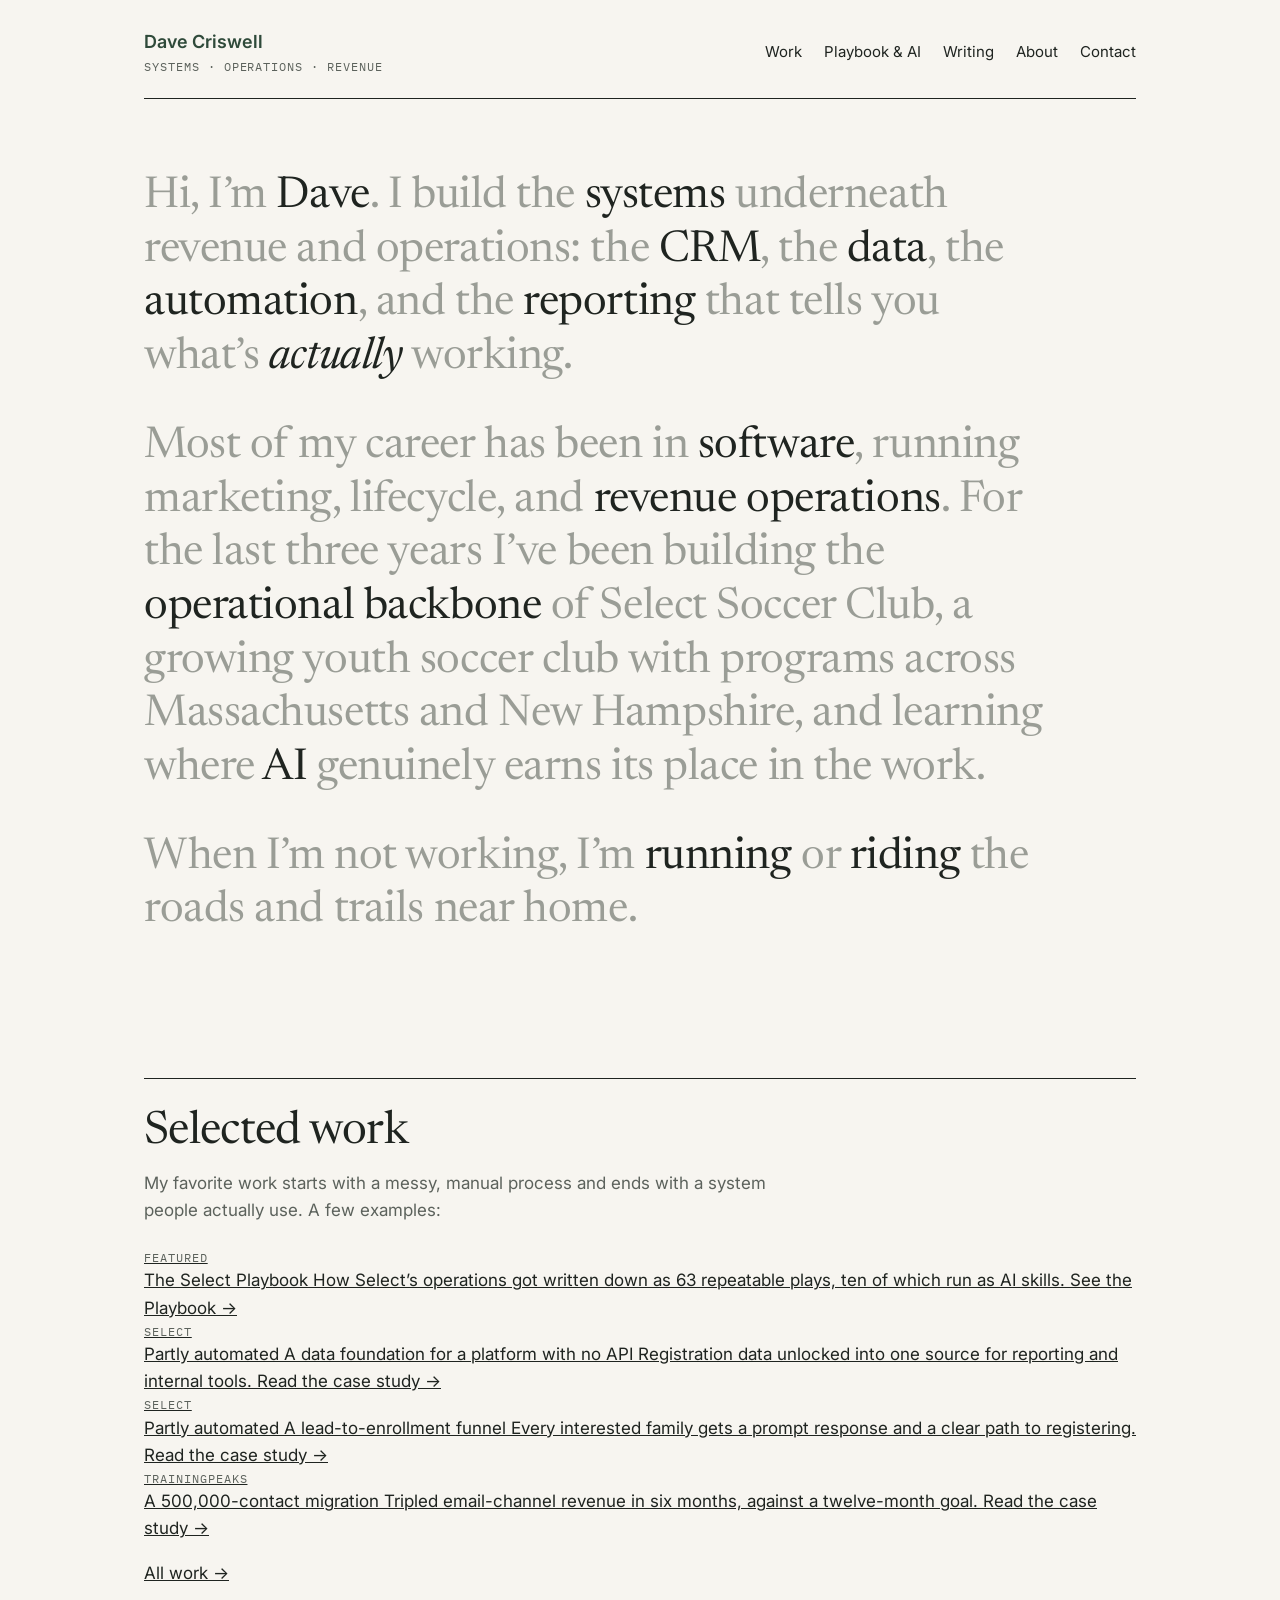
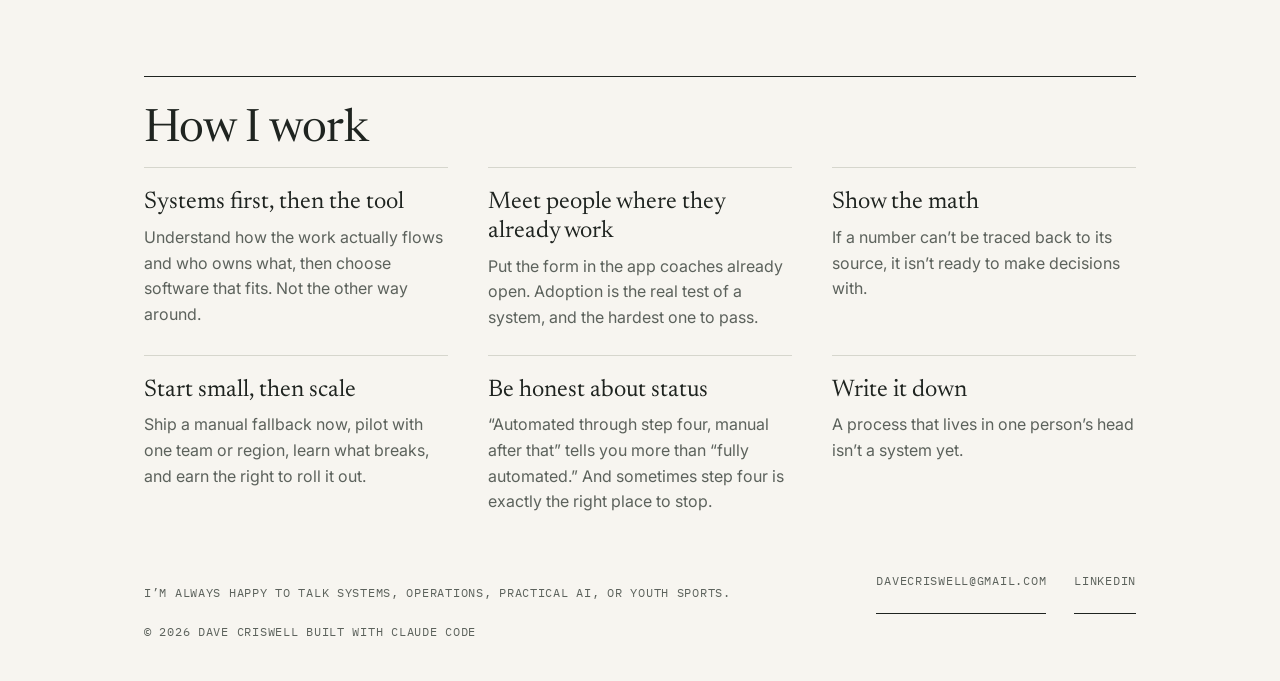
==== commit c6cfd83d: "Publish The Club Platform I Keep Sketching and add Writing to the menu Co-Authored-By: Claude Opus 5" ====
--- a/docs/index.html
+++ b/docs/index.html
@@ -23,6 +23,7 @@
     <nav class="site-nav" aria-label="Main">
       <a href="/work/">Work</a>
       <a href="/playbook/">Playbook &amp; AI</a>
+      <a href="/writing/">Writing</a>
       <a href="/about/">About</a>
       <a href="#contact">Contact</a>
     </nav>
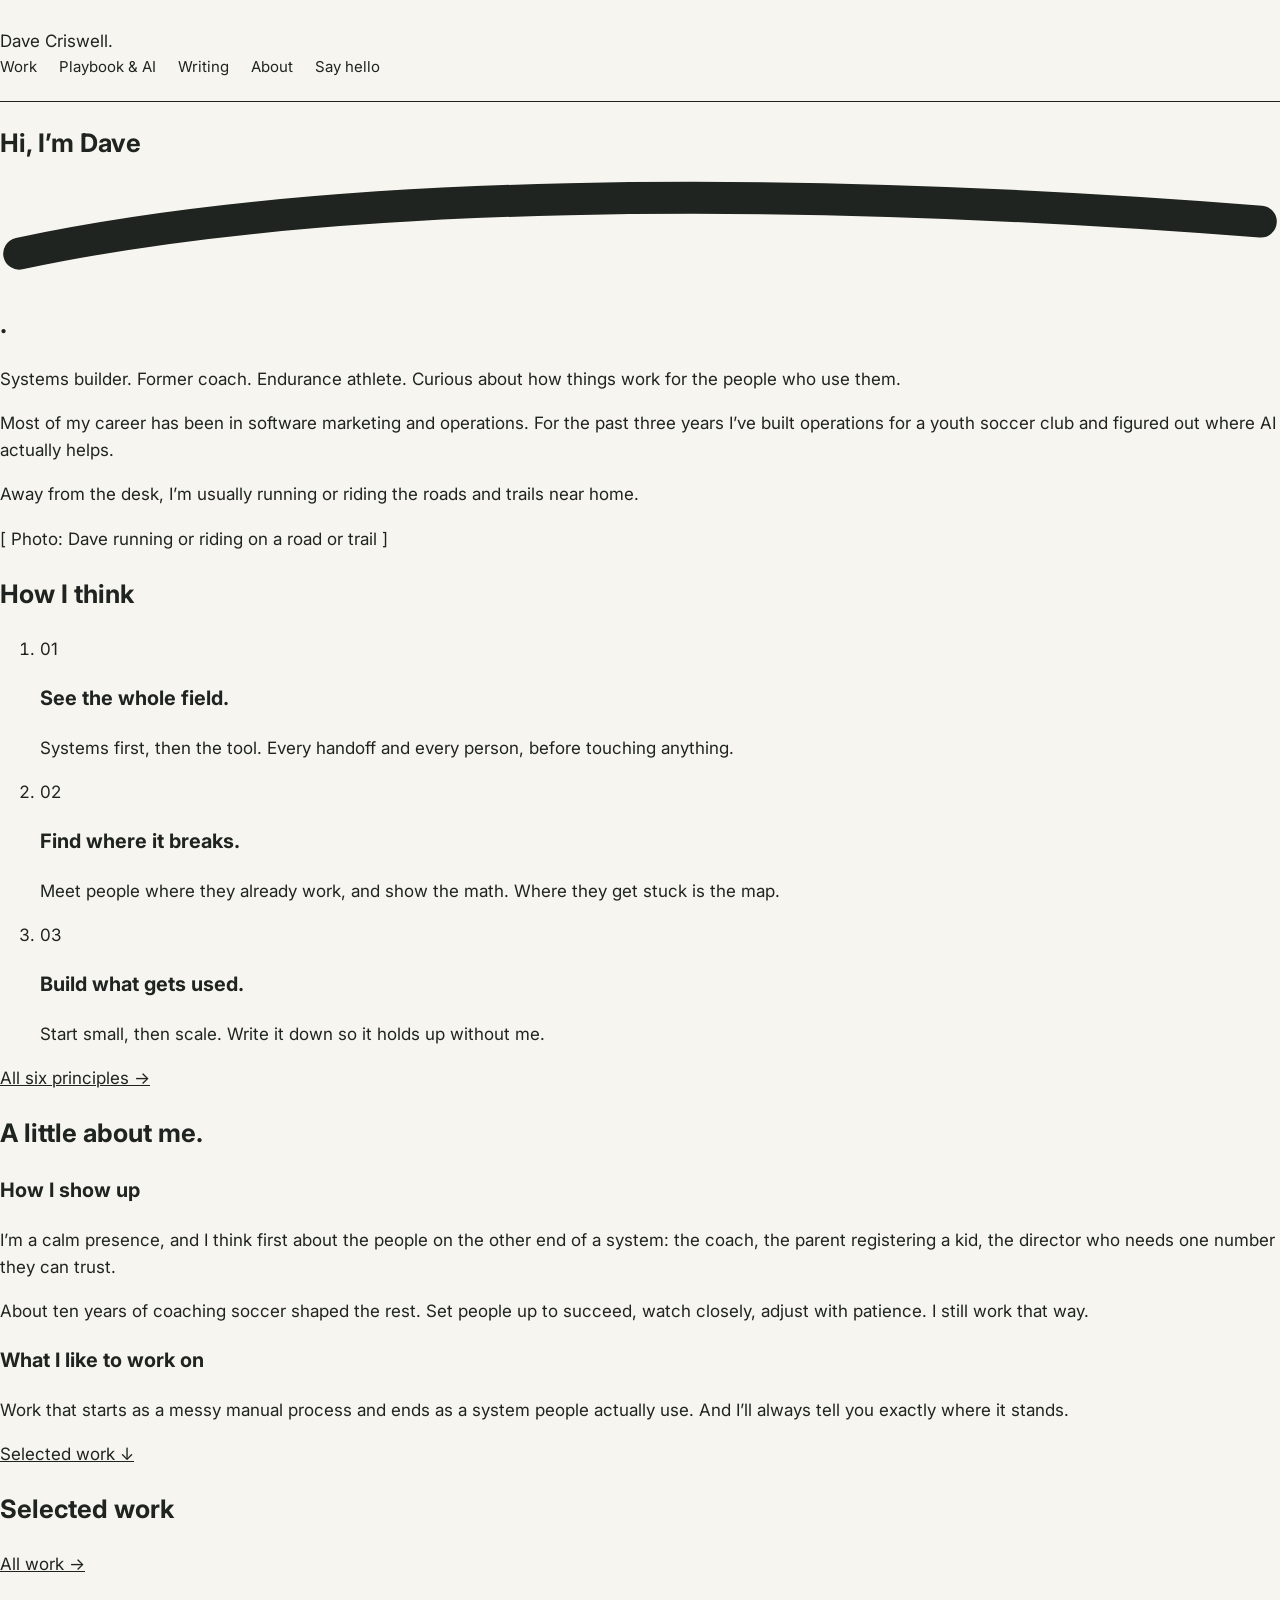
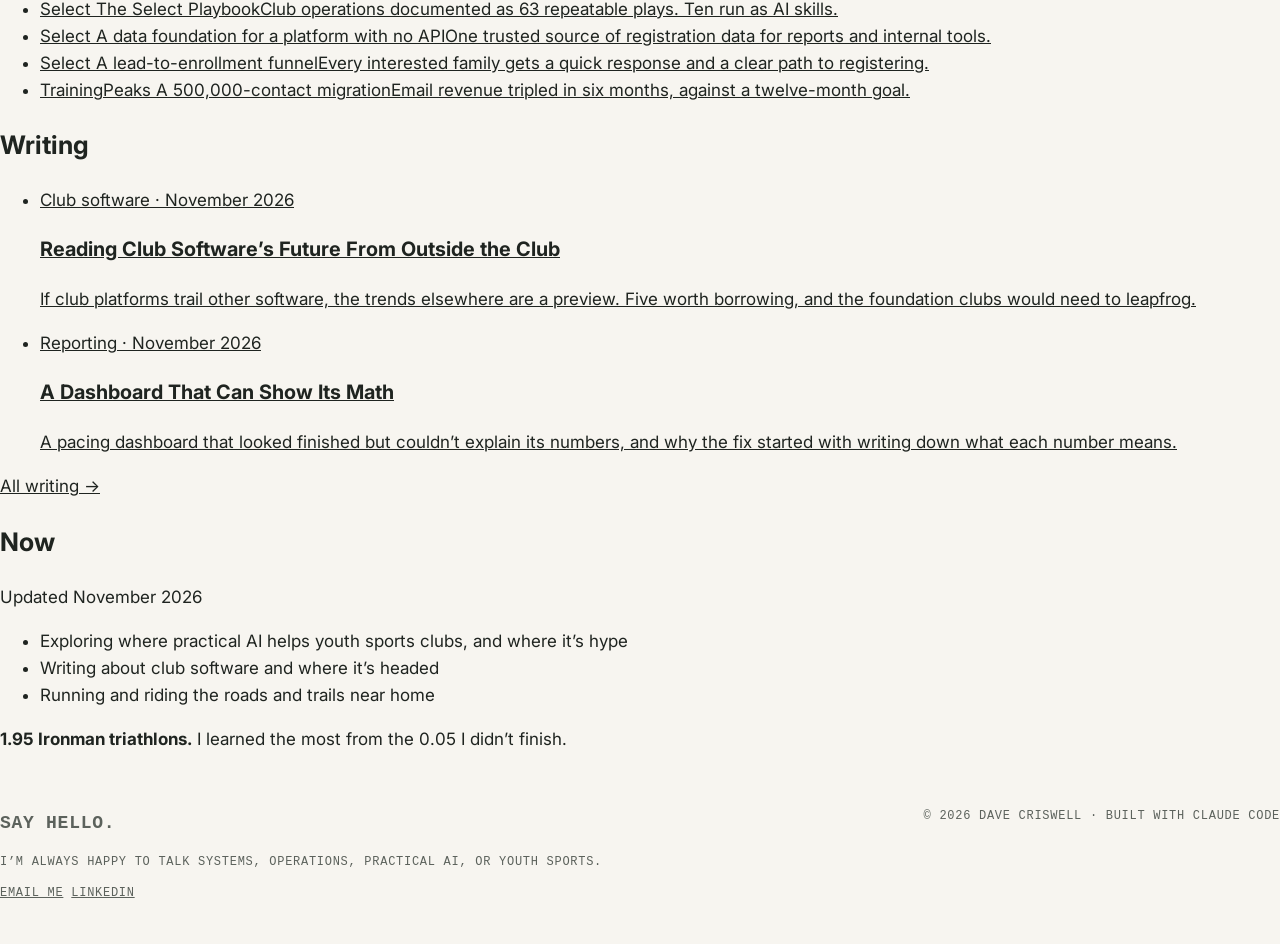
==== commit f3339ec9: "Field Notes: shared styles, header, contact band, footer, and Home page New design tokens in style.c" ====
--- a/docs/index.html
+++ b/docs/index.html
@@ -7,99 +7,158 @@
   <meta name="description" content="Dave Criswell builds the systems underneath revenue and operations: the CRM, the data, the automation, and the reporting that tells you what&#x27;s actually working.">
   <link rel="preconnect" href="https://fonts.googleapis.com">
   <link rel="preconnect" href="https://fonts.gstatic.com" crossorigin>
-  <link href="https://fonts.googleapis.com/css2?family=IBM+Plex+Mono:wght@400;500&family=Inter:wght@400;500;600&family=Newsreader:ital,opsz,wght@0,6..72,400;1,6..72,400&display=swap" rel="stylesheet">
+  <link href="https://fonts.googleapis.com/css2?family=Inter:wght@400;500;600;700&family=Space+Grotesk:wght@500;600;700&display=swap" rel="stylesheet">
   <link rel="stylesheet" href="/style.css">
 </head>
 <body>
 <a class="skip" href="#main">Skip to content</a>
-<div class="wrap">
 
-  <!-- Header: the same on every page. If you change it, change it on every page. -->
-  <header class="site-header">
-    <a class="brand" href="/">
-      <span class="brand-name">Dave Criswell</span>
-      <span class="brand-tag">Systems &middot; Operations &middot; Revenue</span>
-    </a>
+<!-- Header: the same on every page. If you change it, change it on every page. -->
+<header class="site-header">
+  <div class="container nav-bar">
+    <a class="brand" href="/">Dave Criswell<span>.</span></a>
     <nav class="site-nav" aria-label="Main">
       <a href="/work/">Work</a>
       <a href="/playbook/">Playbook &amp; AI</a>
       <a href="/writing/">Writing</a>
       <a href="/about/">About</a>
-      <a href="#contact">Contact</a>
+      <a class="nav-hello" href="#contact">Say hello</a>
     </nav>
-  </header>
+  </div>
+</header>
 
-  <main id="main">
+<main id="main">
 
-    <section class="intro">
-      <p>Hi, I’m <strong>Dave</strong>. I build the <strong>systems</strong> underneath revenue and operations: the <strong>CRM</strong>, the <strong>data</strong>, the <strong>automation</strong>, and the <strong>reporting</strong> that tells you what’s <em>actually</em> working.</p>
-      <p>Most of my career has been in <strong>software</strong>, running marketing, lifecycle, and <strong>revenue operations</strong>. For the last three years I’ve been building the <strong>operational backbone</strong> of Select Soccer Club, a growing youth soccer club with programs across Massachusetts and New Hampshire, and learning where <strong>AI</strong> genuinely earns its place in the work.</p>
-      <p>When I’m not working, I’m <strong>running</strong> or <strong>riding</strong> the roads and trails near home.</p>
+  <section class="container hero">
+    <div class="hero-main">
+      <h1>Hi, I’m <span class="underlined">Dave<svg aria-hidden="true" focusable="false" viewBox="0 0 200 20" preserveAspectRatio="none"><path d="M3 14 C 50 4, 120 3, 197 9" fill="none" stroke="currentColor" stroke-width="5" stroke-linecap="round"/></svg></span>.</h1>
+      <p class="hero-sub">Systems builder. Former coach. Endurance athlete. Curious about how things work for the people who use them.</p>
+    </div>
+    <div class="hero-side">
+      <p>Most of my career has been in software marketing and operations. For the past three years I’ve built operations for a youth soccer club and figured out where AI actually helps.</p>
+      <p>Away from the desk, I’m usually running or riding the roads and trails near home.</p>
+    </div>
+  </section>
+
+  <!-- Photo placeholder. When the photo is ready, replace this div with an <img>. -->
+  <div class="container">
+    <div class="photo-placeholder">[ Photo: Dave running or riding on a road or trail ]</div>
+  </div>
+
+  <section class="container think" aria-labelledby="think-heading">
+    <h2 class="eyebrow" id="think-heading">How I think</h2>
+    <ol class="steps steps-3">
+      <li class="card">
+        <p class="num">01</p>
+        <h3>See the whole field.</h3>
+        <p>Systems first, then the tool. Every handoff and every person, before touching anything.</p>
+      </li>
+      <li class="card">
+        <p class="num">02</p>
+        <h3>Find where it breaks.</h3>
+        <p>Meet people where they already work, and show the math. Where they get stuck is the map.</p>
+      </li>
+      <li class="card card-dark">
+        <p class="num">03</p>
+        <h3>Build what gets used.</h3>
+        <p>Start small, then scale. Write it down so it holds up without me.</p>
+      </li>
+    </ol>
+    <a class="more" href="/about/#how-i-work">All six principles &rarr;</a>
+  </section>
+
+  <section class="container about-me" aria-labelledby="about-heading">
+    <h2 class="section-h2" id="about-heading">A little about me.</h2>
+    <div class="two-col">
+      <div>
+        <h3>How I show up</h3>
+        <p>I’m a calm presence, and I think first about the people on the other end of a system: the coach, the parent registering a kid, the director who needs one number they can trust.</p>
+        <p>About ten years of coaching soccer shaped the rest. Set people up to succeed, watch closely, adjust with patience. I still work that way.</p>
+      </div>
+      <div>
+        <h3>What I like to work on</h3>
+        <p>Work that starts as a messy manual process and ends as a system people actually use. And I’ll always tell you exactly where it stands.</p>
+        <a class="more" href="#selected-work">Selected work &darr;</a>
+      </div>
+    </div>
+  </section>
+
+  <section class="container selected" id="selected-work" aria-labelledby="selected-heading">
+    <div class="section-top">
+      <h2 class="eyebrow" id="selected-heading">Selected work</h2>
+      <a class="more" href="/work/">All work &rarr;</a>
+    </div>
+    <ul class="rows">
+      <li><a href="/playbook/">
+        <span class="row-org">Select</span>
+        <span class="row-text"><span class="row-title">The Select Playbook</span><span class="row-line">Club operations documented as 63 repeatable plays. Ten run as AI skills.</span></span>
+      </a></li>
+      <li><a href="/work/#data-foundation">
+        <span class="row-org">Select</span>
+        <span class="row-text"><span class="row-title">A data foundation for a platform with no API</span><span class="row-line">One trusted source of registration data for reports and internal tools.</span></span>
+      </a></li>
+      <li><a href="/work/#lead-funnel">
+        <span class="row-org">Select</span>
+        <span class="row-text"><span class="row-title">A lead-to-enrollment funnel</span><span class="row-line">Every interested family gets a quick response and a clear path to registering.</span></span>
+      </a></li>
+      <li><a href="/work/#trainingpeaks">
+        <span class="row-org">TrainingPeaks</span>
+        <span class="row-text"><span class="row-title">A 500,000-contact migration</span><span class="row-line">Email revenue tripled in six months, against a twelve-month goal.</span></span>
+      </a></li>
+    </ul>
+  </section>
+
+  <div class="container writing-now">
+    <section class="home-writing" aria-labelledby="writing-heading">
+      <h2 class="eyebrow" id="writing-heading">Writing</h2>
+      <!-- The two newest essays. When you add an essay, put it first and drop the last one. -->
+      <ul class="post-mini">
+        <li><a href="/writing/reading-club-softwares-future-from-outside-the-club.html">
+          <p class="post-meta">Club software &middot; November 2026</p>
+          <h3>Reading Club Software’s Future From Outside the Club</h3>
+          <p class="post-summary">If club platforms trail other software, the trends elsewhere are a preview. Five worth borrowing, and the foundation clubs would need to leapfrog.</p>
+        </a></li>
+        <li><a href="/writing/a-dashboard-that-can-show-its-math.html">
+          <p class="post-meta">Reporting &middot; November 2026</p>
+          <h3>A Dashboard That Can Show Its Math</h3>
+          <p class="post-summary">A pacing dashboard that looked finished but couldn’t explain its numbers, and why the fix started with writing down what each number means.</p>
+        </a></li>
+      </ul>
+      <a class="more" href="/writing/">All writing &rarr;</a>
     </section>
 
-    <section class="section" id="selected-work">
-      <div class="section-head">
-        <h2>Selected work</h2>
+    <section class="now" aria-labelledby="now-heading">
+      <div class="now-head">
+        <h2 id="now-heading">Now</h2>
+        <span class="now-date">Updated November 2026</span>
       </div>
-      <p class="lede">My favorite work starts with a messy, manual process and ends with a system people actually use. A few examples:</p>
-      <div class="cards">
-        <a class="card feature" href="/playbook/">
-          <span class="card-top"><span class="label">Featured</span></span>
-          <span class="card-title">The Select Playbook</span>
-          <span class="card-line">How Select’s operations got written down as 63 repeatable plays, ten of which run as AI skills.</span>
-          <span class="card-more">See the Playbook &rarr;</span>
-        </a>
-        <a class="card " href="/work/#data-foundation">
-          <span class="card-top"><span class="label">Select</span><span class="badge" data-status="partial">Partly automated</span></span>
-          <span class="card-title">A data foundation for a platform with no API</span>
-          <span class="card-line">Registration data unlocked into one source for reporting and internal tools.</span>
-          <span class="card-more">Read the case study &rarr;</span>
-        </a>
-        <a class="card " href="/work/#lead-funnel">
-          <span class="card-top"><span class="label">Select</span><span class="badge" data-status="partial">Partly automated</span></span>
-          <span class="card-title">A lead-to-enrollment funnel</span>
-          <span class="card-line">Every interested family gets a prompt response and a clear path to registering.</span>
-          <span class="card-more">Read the case study &rarr;</span>
-        </a>
-        <a class="card " href="/work/#trainingpeaks">
-          <span class="card-top"><span class="label">TrainingPeaks</span></span>
-          <span class="card-title">A 500,000-contact migration</span>
-          <span class="card-line">Tripled email-channel revenue in six months, against a twelve-month goal.</span>
-          <span class="card-more">Read the case study &rarr;</span>
-        </a>
-      </div>
-      <p class="more-link"><a href="/work/">All work &rarr;</a></p>
+      <ul>
+        <li>Exploring where practical AI helps youth sports clubs, and where it’s hype</li>
+        <li>Writing about club software and where it’s headed</li>
+        <li>Running and riding the roads and trails near home</li>
+      </ul>
+      <p class="now-note"><strong>1.95 Ironman triathlons.</strong> I learned the most from the 0.05 I didn’t finish.</p>
     </section>
+  </div>
 
-    <section class="section" id="how-i-work">
-      <div class="section-head">
-        <h2>How I work</h2>
-      </div>
-      <ul class="principles">
-        <li><h3>Systems first, then the tool</h3><p>Understand how the work actually flows and who owns what, then choose software that fits. Not the other way around.</p></li>
-        <li><h3>Meet people where they already work</h3><p>Put the form in the app coaches already open. Adoption is the real test of a system, and the hardest one to pass.</p></li>
-        <li><h3>Show the math</h3><p>If a number can’t be traced back to its source, it isn’t ready to make decisions with.</p></li>
-        <li><h3>Start small, then scale</h3><p>Ship a manual fallback now, pilot with one team or region, learn what breaks, and earn the right to roll it out.</p></li>
-        <li><h3>Be honest about status</h3><p>“Automated through step four, manual after that” tells you more than “fully automated.” And sometimes step four is exactly the right place to stop.</p></li>
-        <li><h3>Write it down</h3><p>A process that lives in one person’s head isn’t a system yet.</p></li>
-      </ul>
-    </section>
+</main>
 
-  </main>
+<!-- Contact band and footer: the same on every page. If you change it, change it on every page. -->
+<footer class="site-footer" id="contact">
+  <div class="container contact-band">
+    <div>
+      <h2>Say <span>hello.</span></h2>
+      <p>I’m always happy to talk systems, operations, practical AI, or youth sports.</p>
+    </div>
+    <div class="buttons">
+      <a class="button button-primary" href="mailto:davecriswell@gmail.com">Email me</a>
+      <a class="button button-secondary" href="https://www.linkedin.com/in/davecriswell/" target="_blank" rel="noopener">LinkedIn</a>
+    </div>
+  </div>
+  <div class="container fine-print">
+    <p>&copy; 2026 Dave Criswell &middot; Built with Claude Code</p>
+  </div>
+</footer>
 
-  <!-- Footer: the same on every page. If you change it, change it on every page. -->
-  <footer class="site-footer" id="contact">
-    <p class="contact-line">I’m always happy to talk systems, operations, practical AI, or youth sports.</p>
-    <div class="contact-links">
-      <a href="mailto:davecriswell@gmail.com">davecriswell@gmail.com</a>
-      <a href="https://www.linkedin.com/in/davecriswell/">LinkedIn</a>
-    </div>
-    <div class="fine-print">
-      <span>&copy; 2026 Dave Criswell</span>
-      <span>Built with Claude Code</span>
-    </div>
-  </footer>
-
-</div>
 </body>
 </html>
